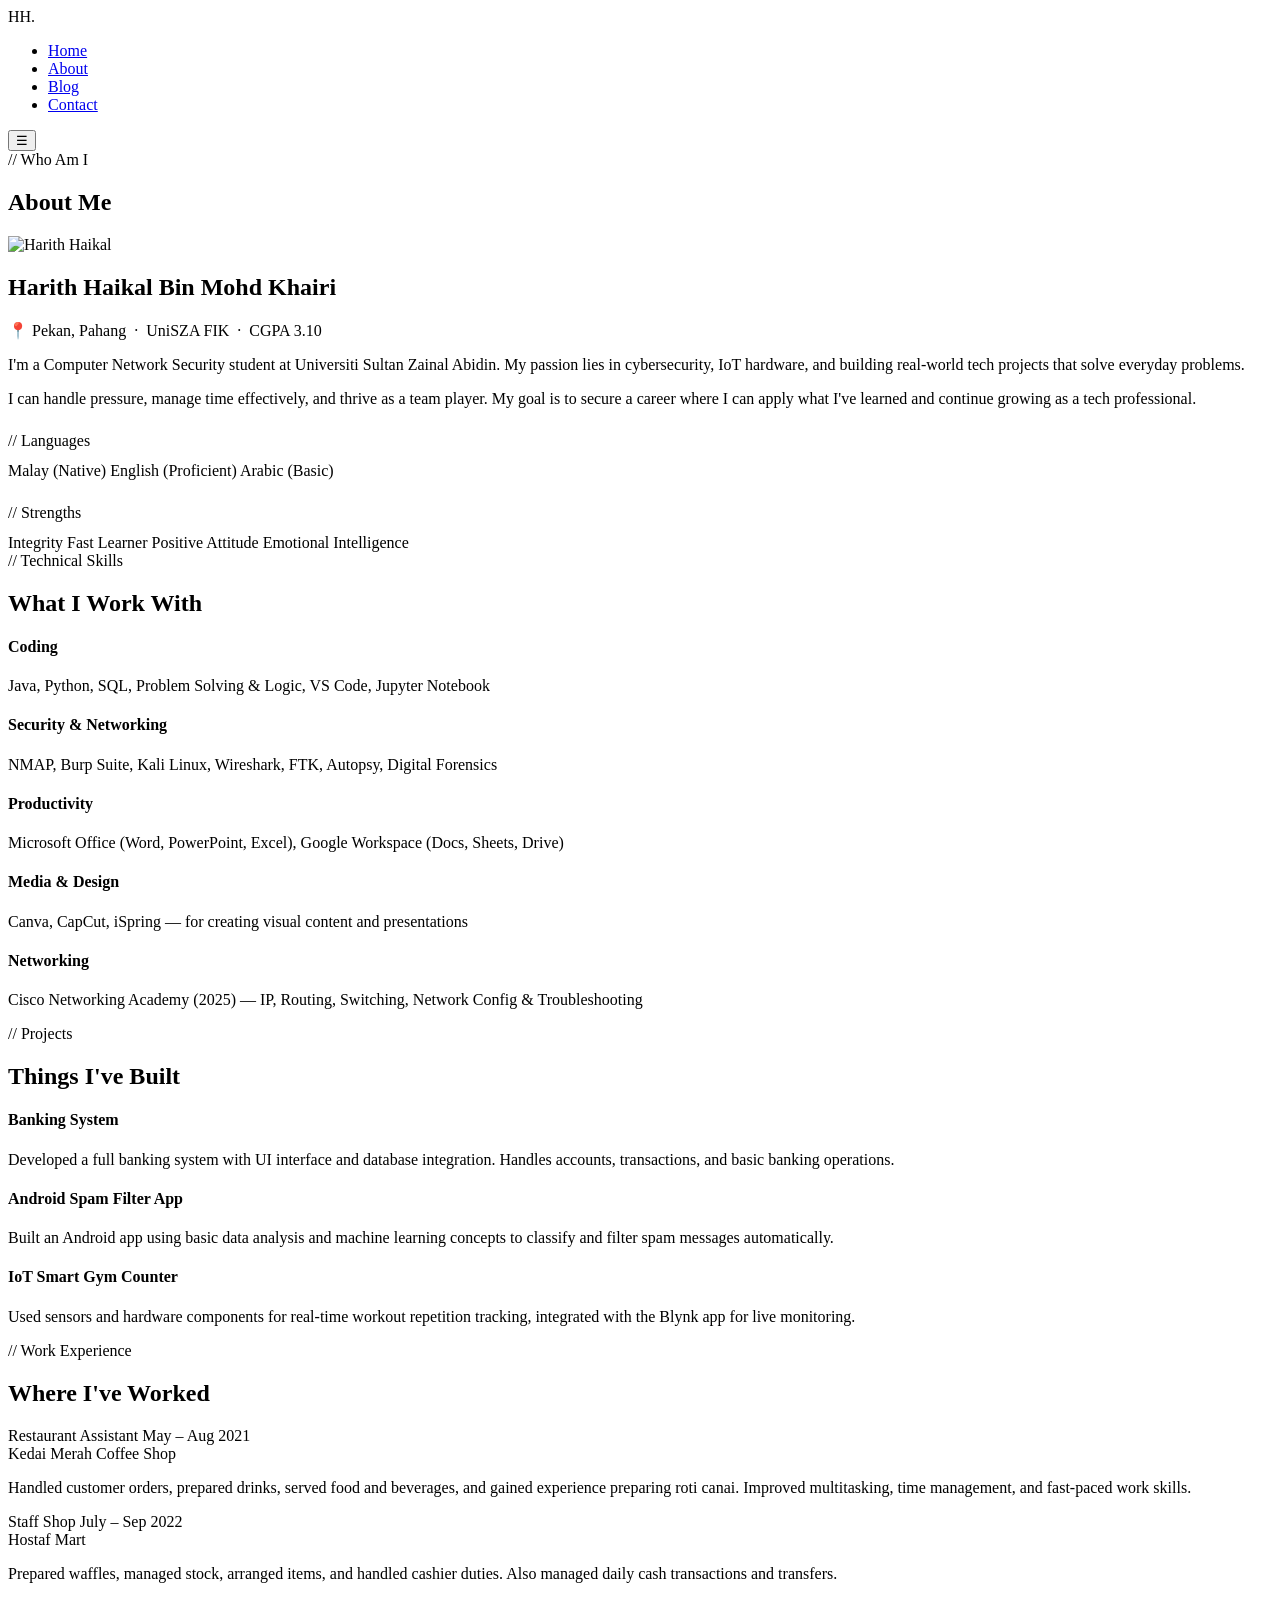
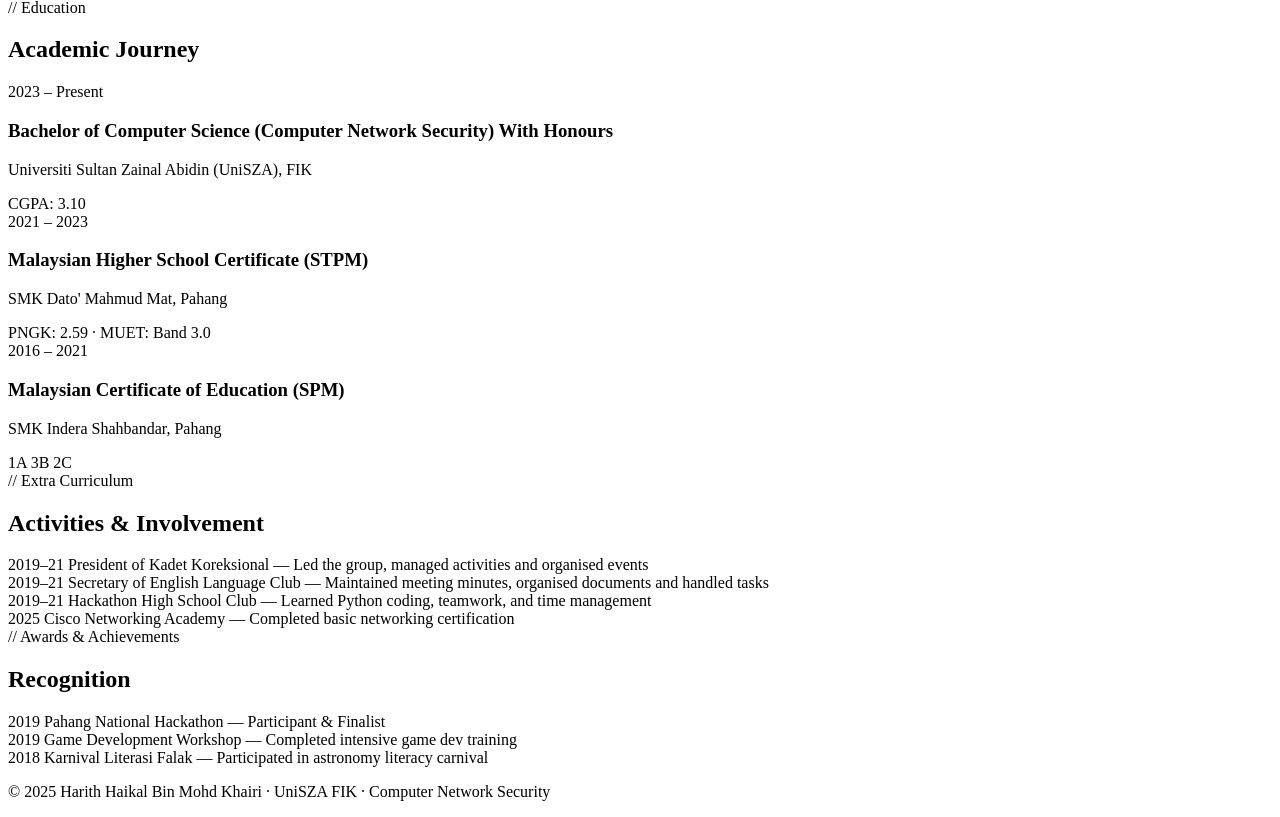
==== about.html @ 8830962d "Add files via upload" ====
<!DOCTYPE html>
<html lang="en">
<head>
  <meta charset="UTF-8"/>
  <meta name="viewport" content="width=device-width, initial-scale=1.0"/>
  <title>About | Harith Haikal</title>
  <link rel="preconnect" href="https://fonts.googleapis.com">
  <link href="https://fonts.googleapis.com/css2?family=Space+Mono:wght@400;700&family=Syne:wght@400;700;800&display=swap" rel="stylesheet">
  <link rel="stylesheet" href="css/style.css"/>
</head>
<body>
  <nav class="navbar">
    <div class="nav-logo">HH<span class="dot">.</span></div>
    <ul class="nav-links">
      <li><a href="index.html">Home</a></li>
      <li><a href="about.html" class="active">About</a></li>
      <li><a href="blog.html">Blog</a></li>
      <li><a href="contact.html">Contact</a></li>
    </ul>
    <button class="hamburger" onclick="toggleMenu()">&#9776;</button>
  </nav>

  <section class="page-hero">
    <div class="section-label">// Who Am I</div>
    <h1 class="page-title">About <span class="accent">Me</span></h1>
  </section>

  <section class="about-section">

    <!-- Profile -->
    <div class="about-grid">
      <div class="avatar-wrap">
        <img src="images/profile.jpeg" alt="Harith Haikal" class="avatar-img"/>
        <div class="avatar-ring"></div>
      </div>
      <div class="about-text">
        <h2>Harith Haikal Bin Mohd Khairi</h2>
        <p class="about-role">📍 Pekan, Pahang &nbsp;·&nbsp; UniSZA FIK &nbsp;·&nbsp; CGPA 3.10</p>
        <p>I'm a Computer Network Security student at Universiti Sultan Zainal Abidin. My passion lies in cybersecurity, IoT hardware, and building real-world tech projects that solve everyday problems.</p>
        <p>I can handle pressure, manage time effectively, and thrive as a team player. My goal is to secure a career where I can apply what I've learned and continue growing as a tech professional.</p>
        <div class="section-label" style="margin-top:1.5rem;">// Languages</div>
        <div class="skill-tags" style="margin-top:0.75rem;">
          <span>Malay (Native)</span>
          <span>English (Proficient)</span>
          <span>Arabic (Basic)</span>
        </div>
        <div class="section-label" style="margin-top:1.5rem;">// Strengths</div>
        <div class="skill-tags" style="margin-top:0.75rem;">
          <span>Integrity</span>
          <span>Fast Learner</span>
          <span>Positive Attitude</span>
          <span>Emotional Intelligence</span>
        </div>
      </div>
    </div>

    <!-- Technical Skills -->
    <div class="skills-grid-section">
      <div class="section-label">// Technical Skills</div>
      <h2 class="section-title">What I Work With</h2>
      <div class="skills-grid">
        <div class="skill-box">
          <h4>Coding</h4>
          <p>Java, Python, SQL, Problem Solving & Logic, VS Code, Jupyter Notebook</p>
        </div>
        <div class="skill-box">
          <h4>Security & Networking</h4>
          <p>NMAP, Burp Suite, Kali Linux, Wireshark, FTK, Autopsy, Digital Forensics</p>
        </div>
        <div class="skill-box">
          <h4>Productivity</h4>
          <p>Microsoft Office (Word, PowerPoint, Excel), Google Workspace (Docs, Sheets, Drive)</p>
        </div>
        <div class="skill-box">
          <h4>Media & Design</h4>
          <p>Canva, CapCut, iSpring — for creating visual content and presentations</p>
        </div>
        <div class="skill-box">
          <h4>Networking</h4>
          <p>Cisco Networking Academy (2025) — IP, Routing, Switching, Network Config & Troubleshooting</p>
        </div>
      </div>
    </div>

    <!-- Projects -->
    <div class="projects-section">
      <div class="section-label">// Projects</div>
      <h2 class="section-title">Things I've Built</h2>
      <div class="projects-grid">
        <div class="project-card">
          <h4>Banking System</h4>
          <p>Developed a full banking system with UI interface and database integration. Handles accounts, transactions, and basic banking operations.</p>
        </div>
        <div class="project-card">
          <h4>Android Spam Filter App</h4>
          <p>Built an Android app using basic data analysis and machine learning concepts to classify and filter spam messages automatically.</p>
        </div>
        <div class="project-card">
          <h4>IoT Smart Gym Counter</h4>
          <p>Used sensors and hardware components for real-time workout repetition tracking, integrated with the Blynk app for live monitoring.</p>
        </div>
      </div>
    </div>

    <!-- Work Experience -->
    <div class="experience-section">
      <div class="section-label">// Work Experience</div>
      <h2 class="section-title">Where I've Worked</h2>
      <div class="exp-items">
        <div class="exp-card">
          <div class="exp-header">
            <span class="exp-title">Restaurant Assistant</span>
            <span class="exp-period">May – Aug 2021</span>
          </div>
          <div class="exp-company">Kedai Merah Coffee Shop</div>
          <p class="exp-desc">Handled customer orders, prepared drinks, served food and beverages, and gained experience preparing roti canai. Improved multitasking, time management, and fast-paced work skills.</p>
        </div>
        <div class="exp-card">
          <div class="exp-header">
            <span class="exp-title">Staff Shop</span>
            <span class="exp-period">July – Sep 2022</span>
          </div>
          <div class="exp-company">Hostaf Mart</div>
          <p class="exp-desc">Prepared waffles, managed stock, arranged items, and handled cashier duties. Also managed daily cash transactions and transfers.</p>
        </div>
      </div>
    </div>

    <!-- Education Timeline -->
    <div class="timeline">
      <div class="section-label">// Education</div>
      <h2 class="section-title">Academic Journey</h2>
      <div class="timeline-items">
        <div class="timeline-item">
          <div class="tl-year">2023 – Present</div>
          <div class="tl-content">
            <h3>Bachelor of Computer Science (Computer Network Security) With Honours</h3>
            <p>Universiti Sultan Zainal Abidin (UniSZA), FIK</p>
            <span class="tl-badge">CGPA: 3.10</span>
          </div>
        </div>
        <div class="timeline-item">
          <div class="tl-year">2021 – 2023</div>
          <div class="tl-content">
            <h3>Malaysian Higher School Certificate (STPM)</h3>
            <p>SMK Dato' Mahmud Mat, Pahang</p>
            <span class="tl-badge">PNGK: 2.59 · MUET: Band 3.0</span>
          </div>
        </div>
        <div class="timeline-item">
          <div class="tl-year">2016 – 2021</div>
          <div class="tl-content">
            <h3>Malaysian Certificate of Education (SPM)</h3>
            <p>SMK Indera Shahbandar, Pahang</p>
            <span class="tl-badge">1A 3B 2C</span>
          </div>
        </div>
      </div>
    </div>

    <!-- Extra Curriculum -->
    <div class="awards-section">
      <div class="section-label">// Extra Curriculum</div>
      <h2 class="section-title">Activities & Involvement</h2>
      <div class="awards-list">
        <div class="award-item">
          <span class="award-year">2019–21</span>
          <span>President of Kadet Koreksional — Led the group, managed activities and organised events</span>
        </div>
        <div class="award-item">
          <span class="award-year">2019–21</span>
          <span>Secretary of English Language Club — Maintained meeting minutes, organised documents and handled tasks</span>
        </div>
        <div class="award-item">
          <span class="award-year">2019–21</span>
          <span>Hackathon High School Club — Learned Python coding, teamwork, and time management</span>
        </div>
        <div class="award-item">
          <span class="award-year">2025</span>
          <span>Cisco Networking Academy — Completed basic networking certification</span>
        </div>
      </div>
    </div>

    <!-- Awards -->
    <div class="awards-section">
      <div class="section-label">// Awards & Achievements</div>
      <h2 class="section-title">Recognition</h2>
      <div class="awards-list">
        <div class="award-item">
          <span class="award-year">2019</span>
          <span>Pahang National Hackathon — Participant & Finalist</span>
        </div>
        <div class="award-item">
          <span class="award-year">2019</span>
          <span>Game Development Workshop — Completed intensive game dev training</span>
        </div>
        <div class="award-item">
          <span class="award-year">2018</span>
          <span>Karnival Literasi Falak — Participated in astronomy literacy carnival</span>
        </div>
      </div>
    </div>

  </section>

  <footer class="footer">
    <p>© 2025 <span>Harith Haikal Bin Mohd Khairi</span> · UniSZA FIK · Computer Network Security</p>
  </footer>
  <script src="js/main.js"></script>
</body>
</html>
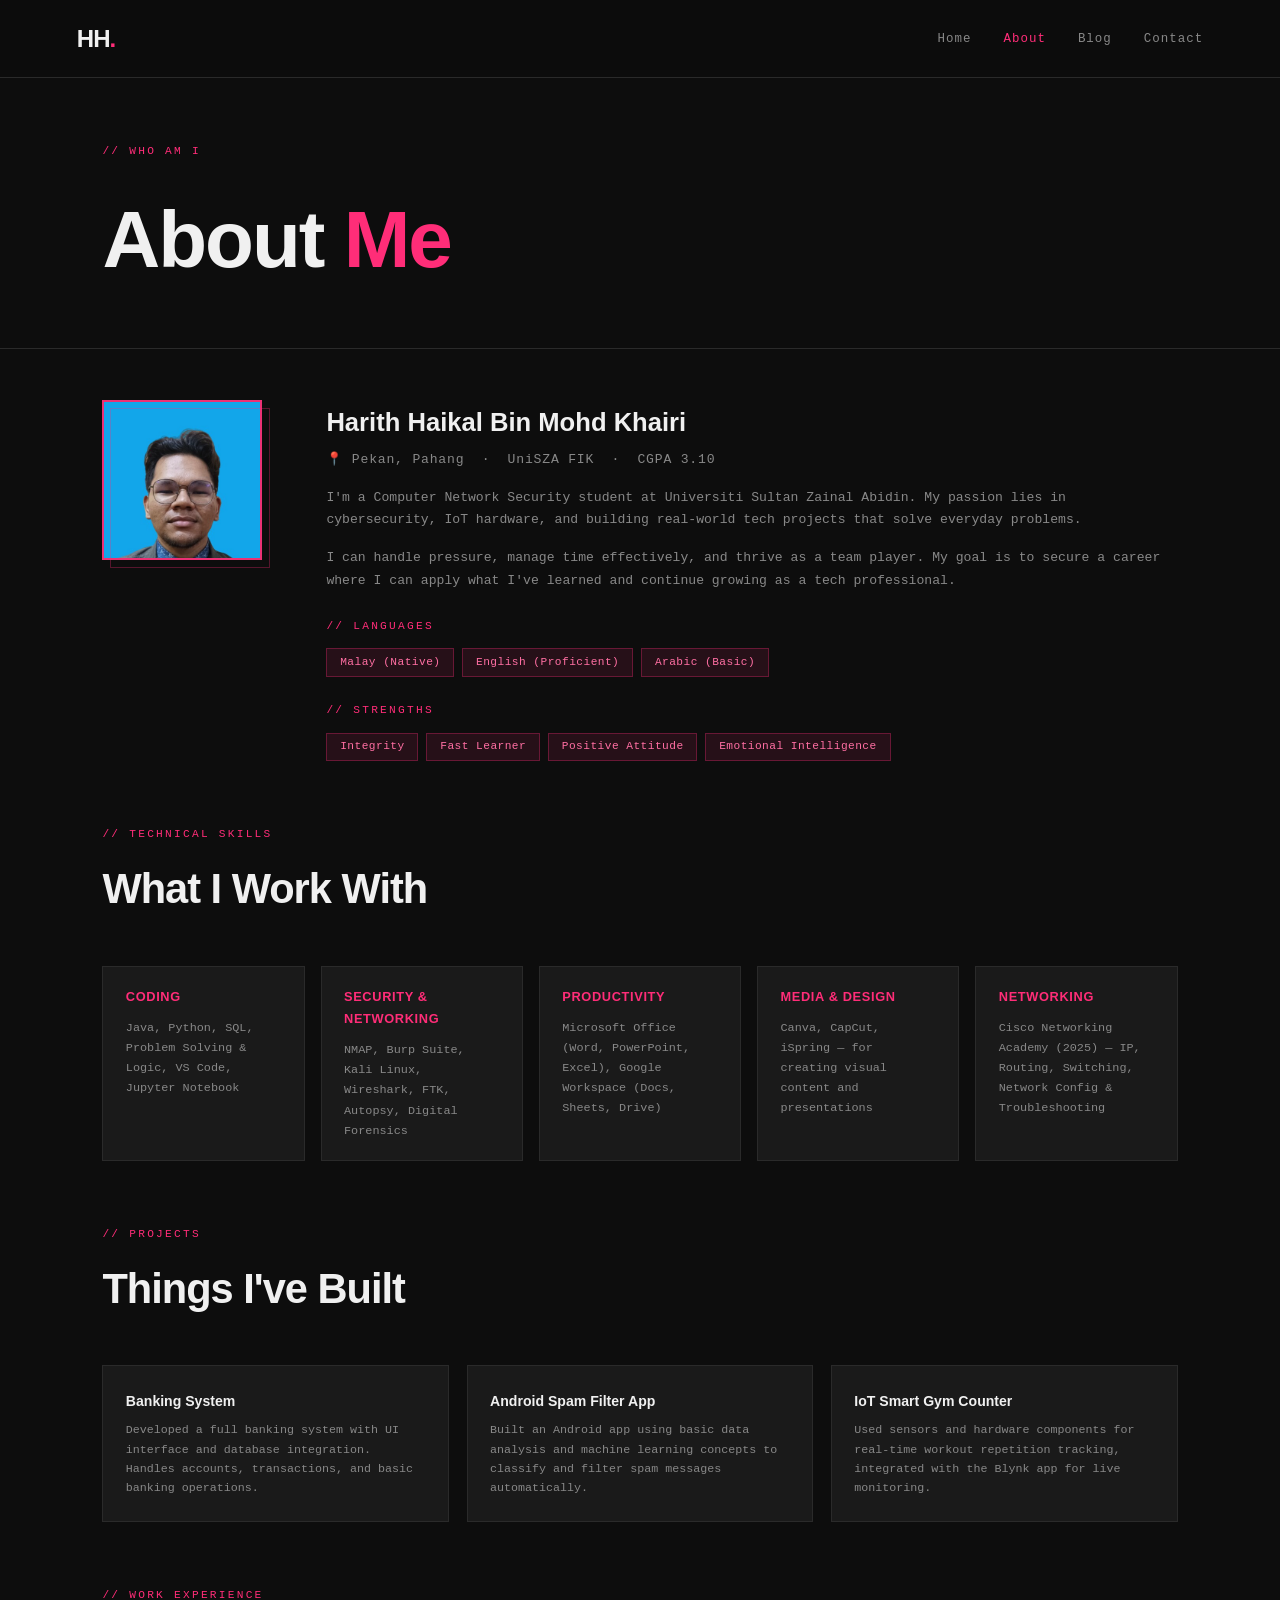
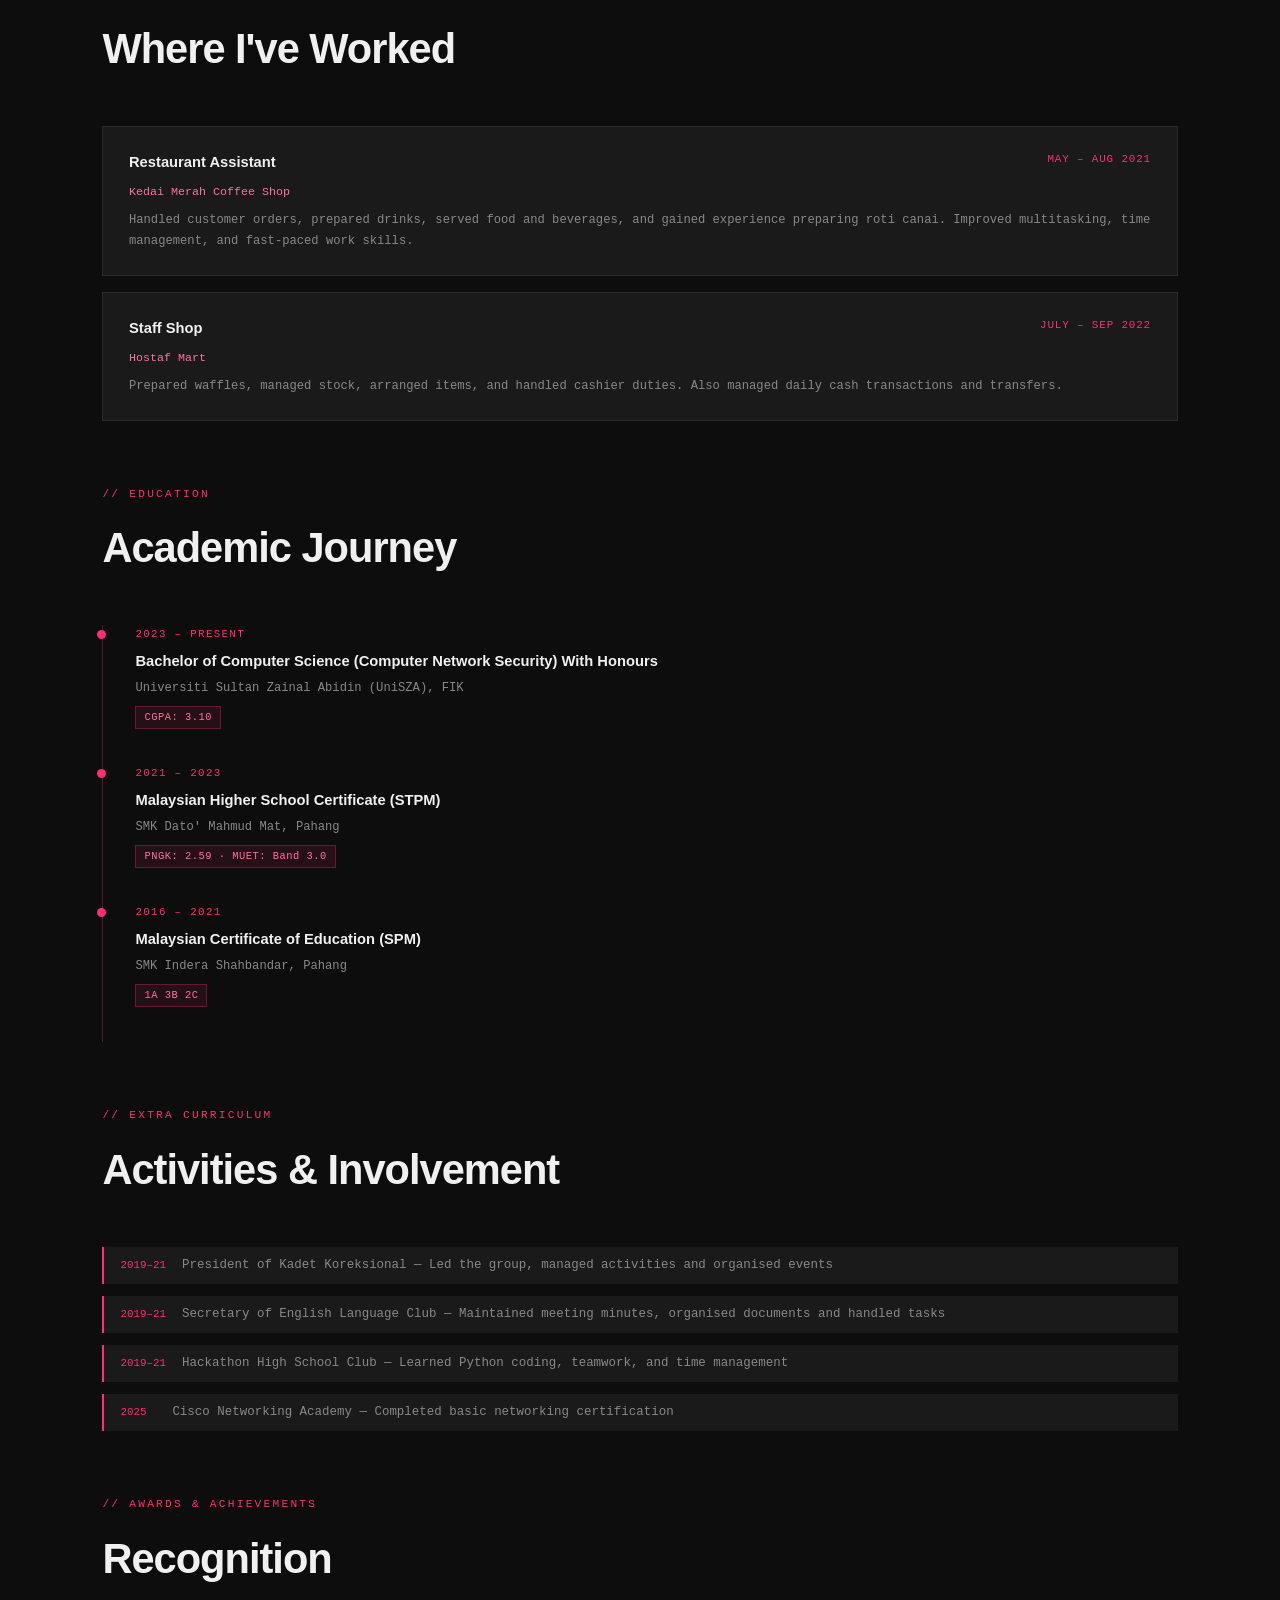
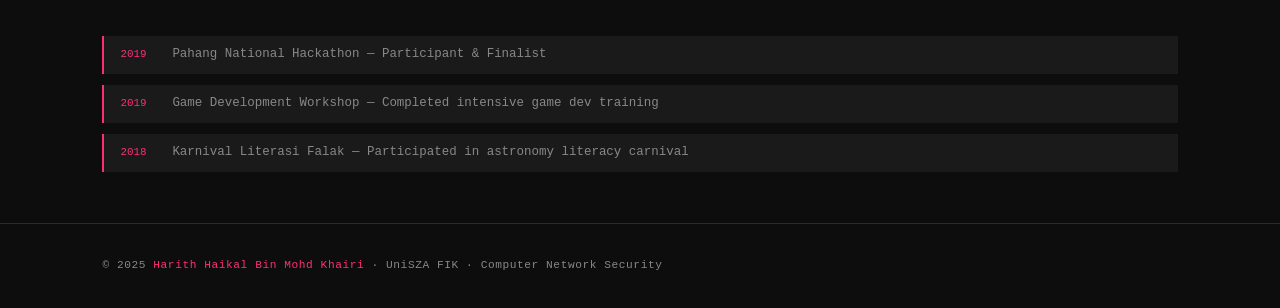
==== commit c625202c: "Update about.html" ====
--- a/about.html
+++ b/about.html
@@ -6,7 +6,7 @@
   <title>About | Harith Haikal</title>
   <link rel="preconnect" href="https://fonts.googleapis.com">
   <link href="https://fonts.googleapis.com/css2?family=Space+Mono:wght@400;700&family=Syne:wght@400;700;800&display=swap" rel="stylesheet">
-  <link rel="stylesheet" href="css/style.css"/>
+  <link rel="stylesheet" href="style.css"/>
 </head>
 <body>
   <nav class="navbar">
@@ -30,7 +30,7 @@
     <!-- Profile -->
     <div class="about-grid">
       <div class="avatar-wrap">
-        <img src="images/profile.jpeg" alt="Harith Haikal" class="avatar-img"/>
+        <img src="profile.jpeg" alt="Harith Haikal" class="avatar-img"/>
         <div class="avatar-ring"></div>
       </div>
       <div class="about-text">
@@ -207,6 +207,6 @@
   <footer class="footer">
     <p>© 2025 <span>Harith Haikal Bin Mohd Khairi</span> · UniSZA FIK · Computer Network Security</p>
   </footer>
-  <script src="js/main.js"></script>
+  <script src="main.js"></script>
 </body>
 </html>
--- a/style.css
+++ b/style.css
@@ -0,0 +1,162 @@
+:root {
+  --bg: #0d0d0d;
+  --bg2: #141414;
+  --card: #1a1a1a;
+  --card2: #1f1f1f;
+  --pink: #ff2d78;
+  --pink-soft: #ff6fa3;
+  --pink-dim: rgba(255,45,120,0.1);
+  --pink-glow: rgba(255,45,120,0.25);
+  --text: #f0f0f0;
+  --muted: #888;
+  --border: #2a2a2a;
+  --border-pink: rgba(255,45,120,0.3);
+  --font-head: 'Syne', sans-serif;
+  --font-body: 'Space Mono', monospace;
+}
+*, *::before, *::after { box-sizing: border-box; margin: 0; padding: 0; }
+html { scroll-behavior: smooth; }
+body { background: var(--bg); color: var(--text); font-family: var(--font-body); font-size: 14px; line-height: 1.75; overflow-x: hidden; }
+a { color: inherit; text-decoration: none; }
+
+/* NAVBAR */
+.navbar { position: sticky; top: 0; z-index: 100; display: flex; align-items: center; justify-content: space-between; padding: 1.1rem 6%; background: rgba(13,13,13,0.95); backdrop-filter: blur(14px); border-bottom: 1px solid var(--border); }
+.nav-logo { font-family: var(--font-head); font-size: 1.5rem; font-weight: 800; letter-spacing: -1px; }
+.dot { color: var(--pink); }
+.nav-links { display: flex; gap: 2rem; list-style: none; }
+.nav-links a { font-size: 0.78rem; letter-spacing: 0.08em; color: var(--muted); transition: color 0.2s; }
+.nav-links a:hover, .nav-links a.active { color: var(--pink); }
+.hamburger { display: none; background: none; border: none; color: var(--text); font-size: 1.5rem; cursor: pointer; }
+
+/* HERO */
+.hero { min-height: 92vh; display: flex; flex-direction: column; justify-content: center; padding: 6% 8%; position: relative; overflow: hidden; }
+.hero::before { content: ''; position: absolute; top: -100px; right: -60px; width: 500px; height: 500px; background: radial-gradient(circle, rgba(255,45,120,0.09) 0%, transparent 65%); pointer-events: none; }
+.hero-tag { font-size: 0.72rem; letter-spacing: 0.2em; color: var(--pink); text-transform: uppercase; margin-bottom: 1.5rem; animation: fadeUp 0.5s ease both; }
+.hero-title { font-family: var(--font-head); font-size: clamp(3.2rem, 9vw, 6.5rem); font-weight: 800; line-height: 1; letter-spacing: -3px; animation: fadeUp 0.6s ease 0.1s both; }
+.accent { color: var(--pink); }
+.hero-sub { max-width: 500px; margin-top: 1.5rem; color: var(--muted); font-size: 0.82rem; animation: fadeUp 0.6s ease 0.2s both; }
+.hero-btns { display: flex; gap: 1rem; margin-top: 2.5rem; flex-wrap: wrap; animation: fadeUp 0.6s ease 0.3s both; }
+.btn-primary { background: var(--pink); color: #fff; font-family: var(--font-body); font-weight: 700; font-size: 0.75rem; padding: 0.75rem 1.8rem; border: none; cursor: pointer; letter-spacing: 0.1em; text-transform: uppercase; transition: transform 0.2s, box-shadow 0.2s; display: inline-block; }
+.btn-primary:hover { transform: translateY(-2px); box-shadow: 0 8px 28px var(--pink-glow); }
+.btn-outline { border: 1px solid var(--border-pink); color: var(--pink-soft); font-family: var(--font-body); font-size: 0.75rem; padding: 0.75rem 1.8rem; text-transform: uppercase; letter-spacing: 0.1em; transition: background 0.2s; display: inline-block; }
+.btn-outline:hover { background: var(--pink-dim); }
+.hero-scroll { margin-top: 4rem; font-size: 0.7rem; color: var(--border); letter-spacing: 0.15em; animation: fadeUp 0.6s ease 0.4s both; }
+
+/* LABELS */
+.section-label { font-size: 0.7rem; letter-spacing: 0.2em; color: var(--pink); text-transform: uppercase; margin-bottom: 0.5rem; }
+.section-title { font-family: var(--font-head); font-size: clamp(1.8rem, 4vw, 2.6rem); font-weight: 800; letter-spacing: -1px; margin-bottom: 2.5rem; }
+
+/* CARDS */
+.featured { padding: 6% 8%; border-top: 1px solid var(--border); }
+.cards-grid { display: grid; grid-template-columns: repeat(auto-fit, minmax(270px, 1fr)); gap: 1.2rem; }
+.card { background: var(--card); border: 1px solid var(--border); padding: 1.8rem; display: block; transition: border-color 0.2s, transform 0.2s; }
+.card:hover { border-color: var(--pink); transform: translateY(-4px); }
+.card-tag { font-size: 0.65rem; color: var(--pink); letter-spacing: 0.12em; text-transform: uppercase; margin-bottom: 0.75rem; }
+.card h3 { font-family: var(--font-head); font-size: 1rem; font-weight: 700; margin-bottom: 0.6rem; line-height: 1.3; }
+.card p { font-size: 0.78rem; color: var(--muted); line-height: 1.65; }
+.card-date { display: block; margin-top: 1.2rem; font-size: 0.68rem; color: var(--border); }
+
+/* PAGE HERO */
+.page-hero { padding: 5% 8% 3%; border-bottom: 1px solid var(--border); }
+.page-title { font-family: var(--font-head); font-size: clamp(2.5rem, 7vw, 5rem); font-weight: 800; letter-spacing: -2px; margin-top: 0.5rem; }
+
+/* ABOUT */
+.about-section { padding: 4% 8%; }
+.about-grid { display: grid; grid-template-columns: auto 1fr; gap: 4rem; align-items: start; margin-bottom: 4rem; }
+.avatar-wrap { position: relative; display: inline-block; }
+.avatar-img { width: 160px; height: 160px; object-fit: cover; object-position: top center; border: 2px solid var(--pink); display: block; filter: grayscale(15%) contrast(1.05); }
+.avatar-ring { position: absolute; top: 8px; left: 8px; width: 160px; height: 160px; border: 1px solid var(--border-pink); pointer-events: none; }
+.about-text h2 { font-family: var(--font-head); font-size: 1.6rem; font-weight: 800; margin-bottom: 0.25rem; }
+.about-role { font-size: 0.72rem; color: var(--pink); letter-spacing: 0.06em; margin-bottom: 1.2rem; }
+.about-text p { color: var(--muted); font-size: 0.82rem; margin-bottom: 0.9rem; }
+.skill-tags { display: flex; flex-wrap: wrap; gap: 0.5rem; margin-top: 0.75rem; }
+.skill-tags span { background: var(--pink-dim); border: 1px solid var(--border-pink); color: var(--pink-soft); padding: 0.22rem 0.8rem; font-size: 0.7rem; letter-spacing: 0.04em; }
+
+/* SKILLS BOXES */
+.skills-grid-section { margin-top: 3rem; }
+.skills-grid { display: grid; grid-template-columns: repeat(auto-fit, minmax(200px, 1fr)); gap: 1rem; margin-top: 1.5rem; }
+.skill-box { background: var(--card); border: 1px solid var(--border); padding: 1.2rem 1.4rem; transition: border-color 0.2s; }
+.skill-box:hover { border-color: var(--border-pink); }
+.skill-box h4 { font-family: var(--font-head); font-size: 0.8rem; font-weight: 700; color: var(--pink); margin-bottom: 0.6rem; letter-spacing: 0.05em; text-transform: uppercase; }
+.skill-box p { font-size: 0.74rem; color: var(--muted); line-height: 1.7; }
+
+/* TIMELINE */
+.timeline { margin-top: 4rem; }
+.timeline-items { display: flex; flex-direction: column; gap: 0; margin-top: 1.5rem; border-left: 1px solid var(--border-pink); padding-left: 2rem; }
+.timeline-item { position: relative; padding-bottom: 2.2rem; }
+.timeline-item::before { content: ''; position: absolute; left: -2.4rem; top: 5px; width: 9px; height: 9px; background: var(--pink); border-radius: 50%; }
+.tl-year { font-size: 0.68rem; color: var(--pink); letter-spacing: 0.12em; text-transform: uppercase; margin-bottom: 0.3rem; }
+.tl-content h3 { font-family: var(--font-head); font-size: 0.92rem; font-weight: 700; margin-bottom: 0.2rem; }
+.tl-content p { font-size: 0.76rem; color: var(--muted); }
+.tl-badge { display: inline-block; font-size: 0.65rem; color: var(--pink-soft); background: var(--pink-dim); border: 1px solid var(--border-pink); padding: 0.1rem 0.5rem; margin-top: 0.4rem; letter-spacing: 0.05em; }
+
+/* EXPERIENCE */
+.experience-section { margin-top: 4rem; }
+.exp-items { display: flex; flex-direction: column; gap: 1rem; margin-top: 1.5rem; }
+.exp-card { background: var(--card); border: 1px solid var(--border); padding: 1.4rem 1.6rem; transition: border-color 0.2s; }
+.exp-card:hover { border-color: var(--border-pink); }
+.exp-header { display: flex; justify-content: space-between; align-items: flex-start; flex-wrap: wrap; gap: 0.5rem; margin-bottom: 0.4rem; }
+.exp-title { font-family: var(--font-head); font-size: 0.92rem; font-weight: 700; }
+.exp-period { font-size: 0.68rem; color: var(--pink); letter-spacing: 0.08em; text-transform: uppercase; }
+.exp-company { font-size: 0.73rem; color: var(--pink-soft); margin-bottom: 0.5rem; }
+.exp-desc { font-size: 0.76rem; color: var(--muted); }
+
+/* AWARDS */
+.awards-section { margin-top: 4rem; }
+.awards-list { display: flex; flex-direction: column; gap: 0.7rem; margin-top: 1.5rem; }
+.award-item { display: flex; align-items: center; gap: 1rem; font-size: 0.78rem; color: var(--muted); border-left: 2px solid var(--pink); padding: 0.5rem 1rem; background: var(--card); }
+.award-year { font-size: 0.68rem; color: var(--pink); white-space: nowrap; min-width: 36px; }
+
+/* PROJECTS */
+.projects-section { margin-top: 4rem; }
+.projects-grid { display: grid; grid-template-columns: repeat(auto-fit, minmax(240px, 1fr)); gap: 1.1rem; margin-top: 1.5rem; }
+.project-card { background: var(--card); border: 1px solid var(--border); padding: 1.4rem; transition: border-color 0.2s; }
+.project-card:hover { border-color: var(--pink); }
+.project-card h4 { font-family: var(--font-head); font-size: 0.88rem; font-weight: 700; margin-bottom: 0.5rem; }
+.project-card p { font-size: 0.73rem; color: var(--muted); line-height: 1.65; }
+
+/* BLOG */
+.blog-section { padding: 4% 8%; max-width: 860px; }
+.blog-post { margin-bottom: 3.5rem; }
+.post-meta { display: flex; gap: 1rem; align-items: center; margin-bottom: 1rem; }
+.post-tag { background: var(--pink-dim); color: var(--pink); font-size: 0.65rem; padding: 0.2rem 0.7rem; letter-spacing: 0.1em; border: 1px solid var(--border-pink); text-transform: uppercase; }
+.post-date { font-size: 0.7rem; color: var(--muted); }
+.blog-post h2 { font-family: var(--font-head); font-size: clamp(1.2rem, 3vw, 1.9rem); font-weight: 800; margin-bottom: 1rem; line-height: 1.2; }
+.blog-post p { font-size: 0.82rem; color: var(--muted); margin-bottom: 0.9rem; }
+.blog-list { margin: 1rem 0 1rem 1.2rem; }
+.blog-list li { font-size: 0.82rem; color: var(--muted); margin-bottom: 0.5rem; }
+.blog-list li strong { color: var(--text); }
+.post-divider { border: none; border-top: 1px solid var(--border); margin-top: 2rem; }
+
+/* CONTACT */
+.contact-section { padding: 4% 8%; }
+.contact-grid { display: grid; grid-template-columns: 1fr 1.2fr; gap: 5rem; align-items: start; }
+.contact-info h2 { font-family: var(--font-head); font-size: 1.6rem; font-weight: 800; margin-bottom: 1rem; }
+.contact-info p { font-size: 0.82rem; color: var(--muted); margin-bottom: 2rem; }
+.contact-details { display: flex; flex-direction: column; gap: 1rem; }
+.contact-item { display: flex; align-items: center; gap: 1rem; font-size: 0.76rem; color: var(--muted); }
+.ci-icon { color: var(--pink); font-size: 1rem; }
+.form-group { margin-bottom: 1.1rem; }
+.form-group label { display: block; font-size: 0.68rem; letter-spacing: 0.12em; color: var(--muted); text-transform: uppercase; margin-bottom: 0.4rem; }
+.form-group input, .form-group textarea { width: 100%; background: var(--card2); border: 1px solid var(--border); color: var(--text); font-family: var(--font-body); font-size: 0.8rem; padding: 0.75rem 1rem; outline: none; transition: border-color 0.2s; resize: vertical; }
+.form-group input:focus, .form-group textarea:focus { border-color: var(--pink); }
+.form-feedback { margin-top: 1rem; font-size: 0.76rem; color: var(--pink); }
+
+/* FOOTER */
+.footer { border-top: 1px solid var(--border); padding: 2rem 8%; font-size: 0.7rem; color: var(--muted); letter-spacing: 0.05em; }
+.footer span { color: var(--pink); }
+
+/* ANIMATIONS */
+@keyframes fadeUp { from { opacity: 0; transform: translateY(20px); } to { opacity: 1; transform: translateY(0); } }
+
+/* RESPONSIVE */
+@media (max-width: 768px) {
+  .hamburger { display: block; }
+  .nav-links { display: none; flex-direction: column; position: absolute; top: 62px; left: 0; right: 0; background: var(--bg2); padding: 1.5rem 2rem; border-bottom: 1px solid var(--border); gap: 1.2rem; }
+  .nav-links.open { display: flex; }
+  .hero { padding: 22% 6%; min-height: auto; }
+  .about-grid { grid-template-columns: 1fr; gap: 2rem; }
+  .contact-grid { grid-template-columns: 1fr; gap: 2rem; }
+  .featured, .about-section, .blog-section, .contact-section { padding: 5% 5%; }
+  .exp-header { flex-direction: column; }
+}
